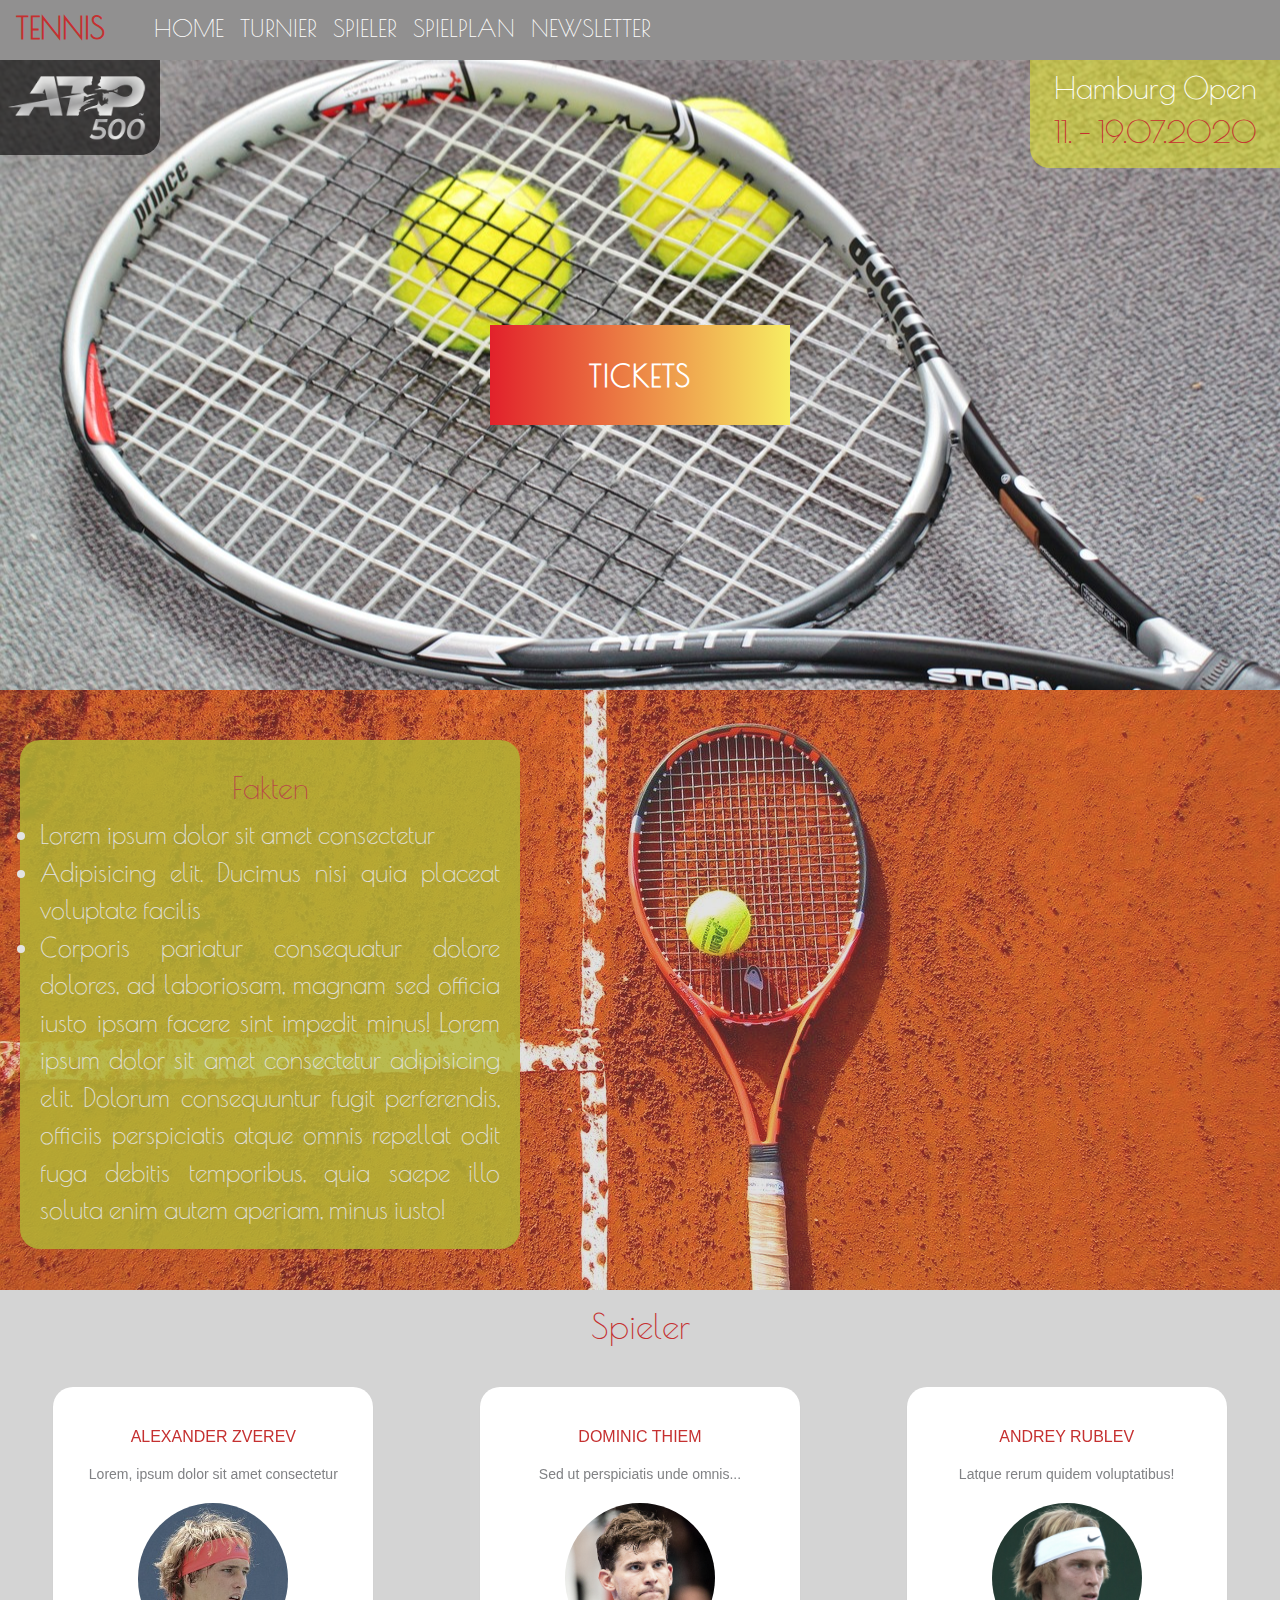
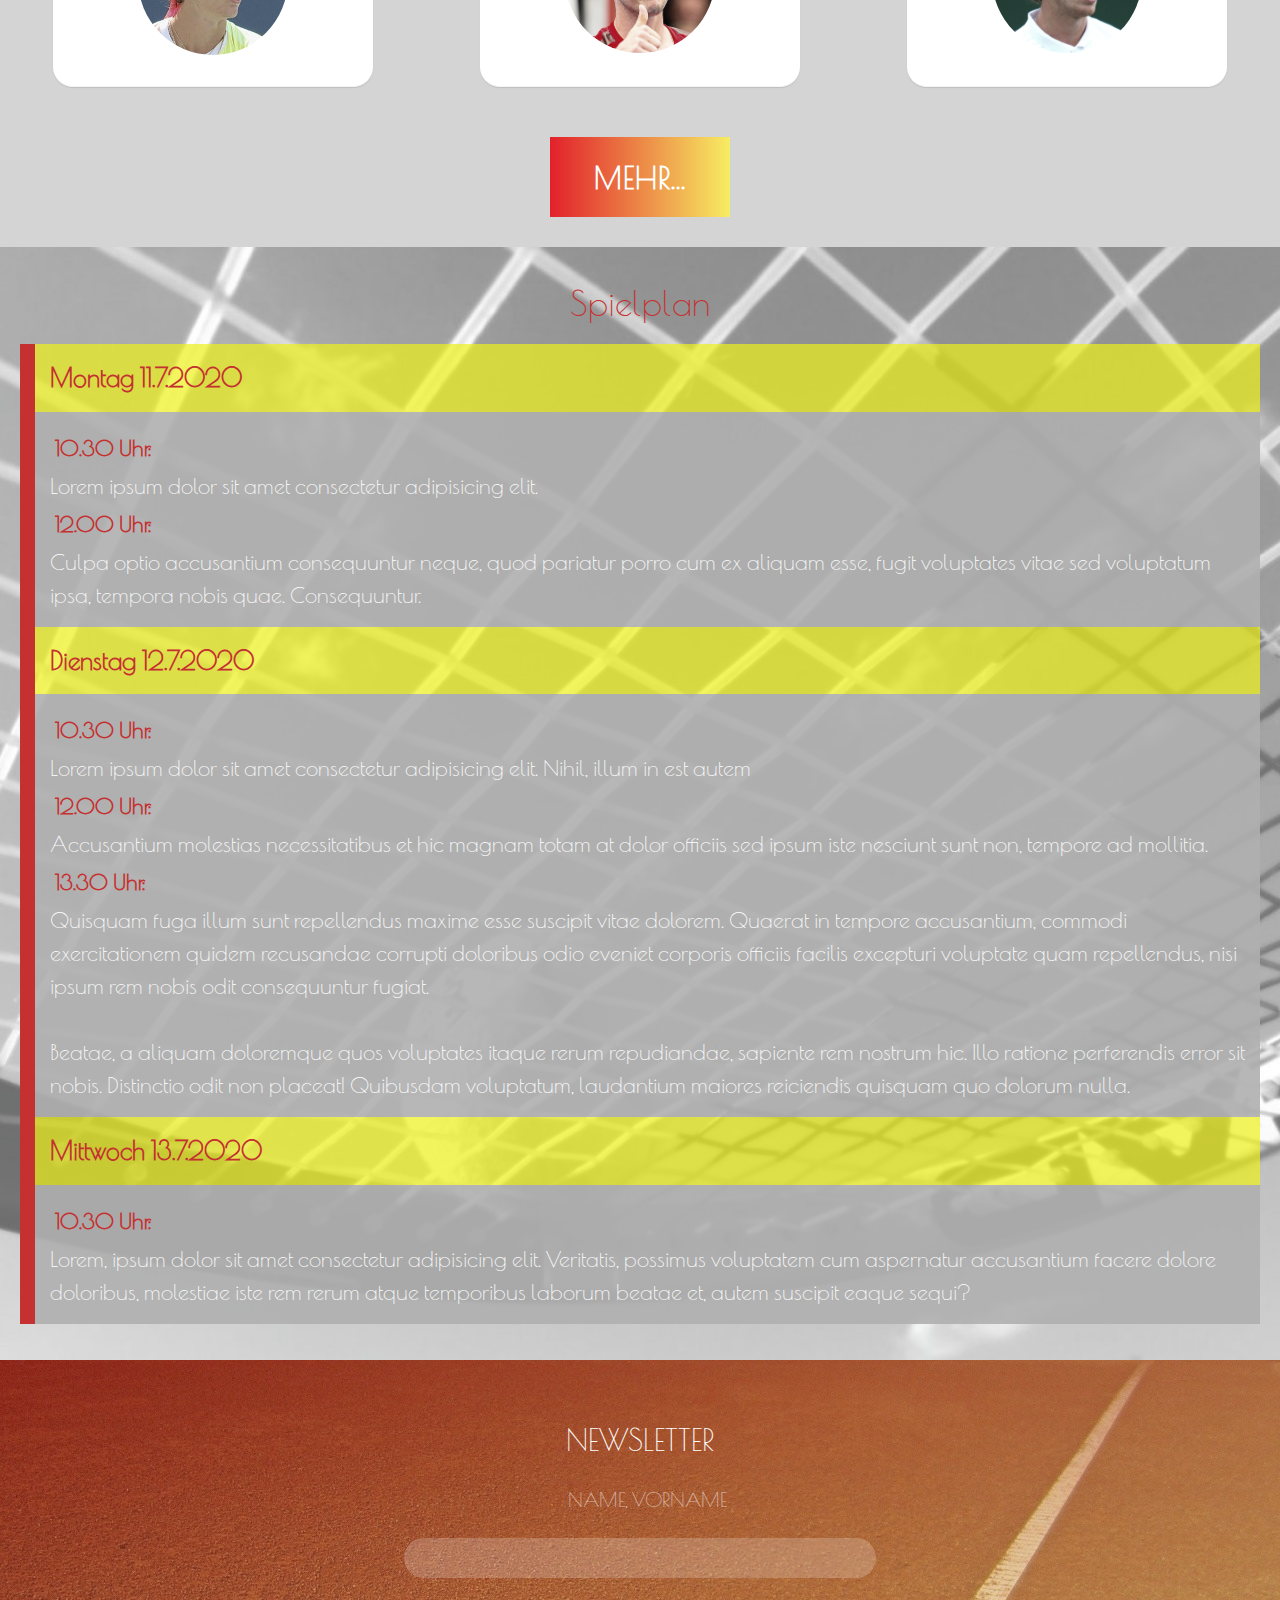
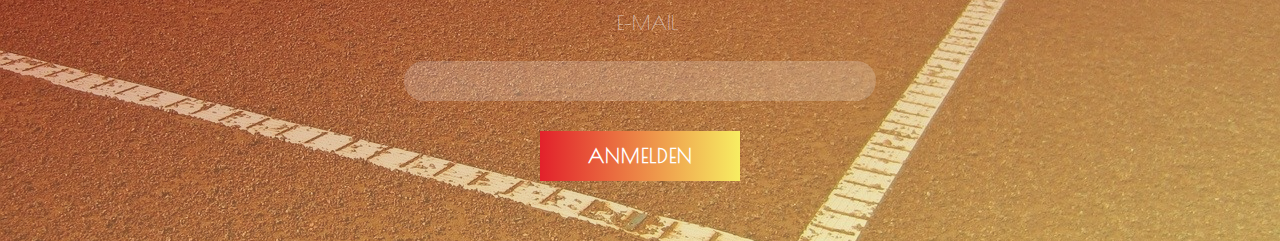
==== index.html @ c0b99569 "Rename Tennis.html to index.html" ====
<!DOCTYPE html>
<html>
  <head>
    <meta charset="utf-8">
    <meta http-equiv="X-UA-Compatible" content="IE=edge">
      <meta name="viewport" content="width=device-width, initial-scale=1.0">
      <link rel="stylesheet" href="https://stackpath.bootstrapcdn.com/bootstrap/4.4.1/css/bootstrap.min.css">
      <link rel="stylesheet" type = "text/css" href="Tennis.css">
      <link rel="stylesheet" href="https://maxcdn.bootstrapcdn.com/font-awesome/4.7.0/css/font-awesome.min.css">
      <title>Hamburg Open</title>
  </head>
  <body> 
    <!-- Navigation -->
    <nav id ="mainNavbar" class="navbar navbar-dark navbar-expand-md py-0 fixed-top notscrolled"> 
      <a href="#" class="navbar-brand">TENNIS</a>
      <button class="navbar-toggler" type="button" data-toggle="collapse" data-target="#navLinks" aria-controls="navLinks" aria-expanded="false" aria-label="Toggle navigation">
        <span class="navbar-toggler-icon"></span>
      </button>
      <div class="collapse navbar-collapse" id="navLinks">
        <ul class="nav navbar-nav">
          <li class="nav-item">
            <a href="#home" class="nav-link">Home</a>
          </li>
          <li class="nav-item">
            <a href="#turnier" class="nav-link">Turnier</a>
          </li>
          <li class="nav-item">
            <a href="#spieler" class="nav-link">Spieler</a>
          </li>
          <li class="nav-item">
            <a href="#spielplan" class="nav-link">Spielplan</a>
          </li>
          <li class="nav-item">
            <a href="#contact" class="nav-link">Newsletter</a>
          </li>
        </ul>
      </div>
    </nav>
    <header id="home">
      <a href="https://www.atptour.com" target="_blank"><img id="atp-bild" src="img/atp.png"></a>
      <div class="daten"><h1>Hamburg Open</h1> <h2>11. - 19.07.2020</h2> 
      </div>
      <button class="my-btn kaufen-btn">Tickets</button>
    </header>
    <section class="section1 turnier" id="turnier">
      <article class="fakt">
        <h1>Fakten</h1>
        <li>Lorem ipsum dolor sit amet consectetur </li>
        <li>Adipisicing elit. Ducimus nisi quia placeat voluptate facilis</li>
        <li>Corporis pariatur consequatur dolore dolores, ad laboriosam, magnam sed officia iusto ipsam facere sint impedit minus! Lorem ipsum dolor sit amet consectetur adipisicing elit. Dolorum consequuntur fugit perferendis, officiis perspiciatis atque omnis repellat odit fuga debitis temporibus, quia saepe illo soluta enim autem aperiam, minus iusto!</li> 
      </article>
    </section>
    <section class="section-spieler" id="spieler">
      <h1>Spieler</h1>
      <div class="spieler">
        <!-- Flip-cards -->
        <!-- Spieler 1 -->
        <div class="spieler-container">
          <div class="flipper">
            <div class="front">
              <div class="header">
                <h3>Alexander Zverev</h3>
              </div>
              <p>Lorem, ipsum dolor sit amet consectetur </p>
              <img class= "spieler-img" src="img/Zverev.jpg">
            </div>
            <div class="back">
              <h3>Info</h3>
              <p>Lorem ipsum dolor sit, amet consectetur adipisicing elit.</p>
            </div>
          </div>
        </div>
        <!-- Spieler 2 -->
        <div class="spieler-container">
          <div class="flipper">
            <div class="front">
              <div class="header">
                <h3>Dominic Thiem</h3>
              </div>
              <p>Sed ut perspiciatis unde omnis...</p>
              <img class= "spieler-img" src="img/Thiem.jpg">
            </div>
            <div class="back">
              <h3>Info</h3>
              <p>Lorem ipsum dolor sit amet consectetur adipisicing elit. Quidem voluptas eaque facilis accusantium amet autem ipsum est natus eius unde aut tempore incidunt aperiam nulla, perferendis consequuntur magnam. Tempore reprehenderit harum adipisci accusantium eum consequatur quas iste ipsam consectetur eligendi!</p>
            </div>
          </div>
        </div>
        <!-- Spieler 3 -->
        <div class="spieler-container">
          <div class="flipper">
            <div class="front">
              <div class="header">
                <h3>Andrey Rublev</h3>
              </div>
              <p>Latque rerum quidem voluptatibus!</p>
               <img class= "spieler-img" src="img/Rublev.jpg">
            </div>
            <div class="back">
              <h3>Info</h3>
              <p>Lorem ipsum dolor sit amet consectetur, adipisicing elit.</p>
            </div>
          </div>
        </div>
      </div>
      <button class="my-btn kaufen-btn mehr-btn">Mehr...</button>
    </section>
    <section class="section-spielplan" id="spielplan">
      <h1>Spielplan</h1>
      <ul class="spielplan">
        <li>Montag 11.7.2020</li>
        <li>
          <dt>10.30 Uhr:</dt> Lorem ipsum dolor sit amet consectetur adipisicing elit. <br>
          <dt>12.00 Uhr: </dt>Culpa optio accusantium consequuntur neque, quod pariatur porro cum ex aliquam esse, fugit voluptates vitae sed voluptatum ipsa, tempora nobis quae. Consequuntur.
        </li>
        <li>Dienstag 12.7.2020</li>
        <li>
          <dt>10.30 Uhr: </dt>Lorem ipsum dolor sit amet consectetur adipisicing elit. Nihil, illum in est autem <br>
          <dt>12.00 Uhr: </dt>Accusantium molestias necessitatibus et hic magnam totam at dolor officiis sed ipsum iste nesciunt sunt non, tempore ad mollitia. <br>
          <dt>13.30 Uhr:</dt> Quisquam fuga illum sunt repellendus maxime esse suscipit vitae dolorem. Quaerat in tempore accusantium, commodi exercitationem quidem recusandae corrupti doloribus odio eveniet corporis officiis facilis excepturi voluptate quam repellendus, nisi ipsum rem nobis odit consequuntur fugiat.<br>  <br> Beatae, a aliquam doloremque quos voluptates itaque rerum repudiandae, sapiente rem nostrum hic. Illo ratione perferendis error sit nobis. Distinctio odit non placeat! Quibusdam voluptatum, laudantium maiores reiciendis quisquam quo dolorum nulla.
        </li>
        <li>Mittwoch 13.7.2020</li>
        <li>
          <dt>10.30 Uhr:</dt>Lorem, ipsum dolor sit amet consectetur adipisicing elit. Veritatis, possimus voluptatem cum aspernatur accusantium facere dolore doloribus, molestiae iste rem rerum atque temporibus laborum beatae et, autem suscipit eaque sequi?
        </li>
      </ul>
    </section>
    <section class="section-spieler" id="contact">
      <form class="transparent">
        <div class="form-inner">
          <h3>Newsletter</h3>
          <label for="username">Name, Vorname</label>
           <input  id="username" type="text">
           <label for="e-mail">E-mail</label>
           <input id="e-mail" type="email">
           <button class="my-btn kaufen-btn submit-btn" type="submit" value="Schicken">Anmelden</button>
        </div>
      </form>
    </section>
    <script src="https://code.jquery.com/jquery-3.4.1.min.js"></script>
    <script src="https://stackpath.bootstrapcdn.com/bootstrap/4.3.1/js/bootstrap.min.js" integrity="sha384-JjSmVgyd0p3pXB1rRibZUAYoIIy6OrQ6VrjIEaFf/nJGzIxFDsf4x0xIM+B07jRM" crossorigin="anonymous"></script>
  </body>
</html>
---- Tennis.css ----
/* prefixed by https://autoprefixer.github.io (PostCSS: v7.0.26, autoprefixer: v9.7.3) */

@import url('https://fonts.googleapis.com/css?family=Poiret+One&display=swap');

body {
    margin-top: 60px;
    background-color: rgb(145, 144, 144);
    display: -webkit-box;
    display: -ms-flexbox;
    display: flex;
    color: white;
    font-family: 'Poiret One', cursive;
    -webkit-box-orient: vertical;
    -webkit-box-direction: normal;
        -ms-flex-direction: column;
            flex-direction: column;
}

h2 {
    color: rgb(197, 48, 48);
    font-size:30px;
}

h1 {
    text-align: center;
    font-size: 30px; 
}

#mainNavbar {
    font-weight: 100;
    font-size: 1.5rem;
    background-color:rgb(145, 144, 144) ;
}

#mainNavbar .nav-link {
    color: white;
    text-transform: uppercase;
}

#mainNavbar .nav-link:hover {
    color:#f7ed62;
}

#mainNavbar .navbar-brand {
    font-size: 30px;
    color:rgb(197, 48, 48);
    font-weight: bold;
    padding-right: 25px;
}

.navbar-toggler {
    margin-bottom: 5px; 
}

header {
    display: -webkit-box;
    display: -ms-flexbox;
    display: flex;
    -webkit-box-orient: vertical;
    -webkit-box-direction: normal;
        -ms-flex-direction: column;
            flex-direction: column;
    background: url("img/bg.jpg") center no-repeat; 
    background-size: cover;
    height: 70vh;
    width: 100%;
    -webkit-box-pack: center;
        -ms-flex-pack: center;
            justify-content: center;
    min-height: 600px;
}

.my-btn {
  -ms-flex-item-align: center;
      -ms-grid-row-align: center;
      align-self: center;
  font-family: 'Poiret One', cursive;
  overflow: hidden;
  color: white;
  letter-spacing: 1px;    
  text-transform: uppercase;
  font-size: 30px;
  font-weight: bold;
  border-width: 0;    
  -webkit-transform: matrix3d(1, 0, 0, 0, 0, 1, 0, 0, 0, 0, 1, 0, 0, 0, 0, 1);    
          transform: matrix3d(1, 0, 0, 0, 0, 1, 0, 0, 0, 0, 1, 0, 0, 0, 0, 1);
  outline: none;
  cursor: pointer; 
  width: 300px;
  height: 100px;
}

.kaufen-btn {
    background: -webkit-gradient(linear, left top, right top, from(#e2212b), to(#f7ed62));
    background: -o-linear-gradient(left, #e2212b, #f7ed62);
    background: linear-gradient(90deg, #e2212b, #f7ed62);
}

.my-btn:before, 
.my-btn:after {    
    content: "";
	position: absolute;
	z-index: -1;
	width: 100%;
    height: 100%;
    left: -110%;
    top: 0;
	opacity: 0.1;
	background:  rgb(247, 244, 244); 
    -webkit-transform: skewX(25deg); 
        -ms-transform: skewX(25deg); 
            transform: skewX(25deg);    
    -webkit-transition: .5s ease;    
    -o-transition: .5s ease;    
    transition: .5s ease;
}

.my-btn:hover:before {
    left: -10%;
    -webkit-transition: .3s ease;
    -o-transition: .3s ease;
    transition: .3s ease;
}

.my-btn:hover:after {
    left: -20%;
    color: white;
}

.daten {
    margin-top: 60px;
    position: absolute;
    background-color: rgba(238, 241, 25, 0.5);
    border-radius: 0 0px 0 20px;
    -ms-flex-item-align: end;
        align-self: flex-end;
    text-align: center;
    margin-bottom: 70px;
    width: 250px;
    top: 0px;
    color: white;
    padding: 10px;
}

#atp-bild {
    margin-top: 60px;
    position: absolute;
    width: 160px;
    top: 0px;
    background-color: rgba(19, 17, 17, 0.7);
    border-radius: 0px 0px 20px 0px;
    -webkit-transition: ease-in 0.5s;
    -o-transition: ease-in 0.5s;
    transition: ease-in 0.5s;
}

#atp-bild:hover {
    background-color:  rgba(236, 33, 18, 0.7);
}

.section1 {
    height: 600px;
    background-color: dimgray;
}

.section-spieler {
    height: 100%;
    background-color: rgb(212, 212, 212); 
    text-align: center;
}

.turnier {
    background: url("img/turnier.jpg") center no-repeat; 
    background-size: cover;
    opacity: 0.75;
}

.fakt {
    position: absolute;
    font-size: 25px;
    width: 500px;
    background-color: rgba(189, 192, 22, 0.85);
    border-radius: 20px;
    padding: 20px;
    margin: 20px;
    max-height: 600px;
    text-align: justify;
    margin-top: 50px;
}

.fakt h1 {
    margin: 10px;
    color: rgb(197, 48, 48);
}


.spieler {
    display: -webkit-box;
    display: -ms-flexbox;
    display: flex;
    -webkit-box-orient: horizontal;
    -webkit-box-direction: normal;
        -ms-flex-direction: row;
            flex-direction: row;
}

.spieler-container {
    text-align: center;
    width: 320px;
    margin: 20px auto;
    -webkit-perspective: 1200;
    perspective: 1200;
    -moz-transform: perspective(1200px);
    -webkit-transform-style: preserve-3d; 
    transform-style: preserve-3d;
}

.flipper {
    position: relative;
    width: 320px;
    height: 300px;
    -webkit-transform-style: preserve-3d;
    transform-style: preserve-3d;
    -webkit-transition: .7s linear;
    -o-transition: .7s linear;
    transition: .7s linear;
}

.front, .back {
    font-family: 'Cabin', sans-serif;
    position: absolute;
    top: 0;
    left: 0;
    -webkit-box-sizing: border-box;
            box-sizing: border-box;
    padding: 40px 20px 20px;
    width: 100%;
    height: 100%;
    -webkit-backface-visibility: hidden;
    backface-visibility: hidden;
    border-radius: 20px;
}

.front {
    z-index: 2;
    -webkit-transform: rotateY(0deg);
    -ms-transform: rotateY(0deg);
    transform: rotateY(0deg);
    background: white;
    -webkit-box-shadow: 0 1px 1px 0 rgba(0, 0, 0, 0.1);
            box-shadow: 0 1px 1px 0 rgba(0, 0, 0, 0.1);
    border-bottom: 1px solid #f5f5f5;
}
  
  
h3 {
    font-size: 16px;
    line-height: 20px;
    text-transform: uppercase;
    margin: 0 0 15px;
}

p {
    font-size: 14px;
    line-height: 25px;
}

.header h3 {
    color: rgb(197, 48, 48);
}

.front p {
    color: #818285;
}

.back {
    -webkit-transform: rotateY(-180deg);
    -ms-transform: rotateY(-180deg);
    transform: rotateY(-180deg);
    background: rgba(238, 241, 25, 0.5);
    color: rgb(197, 48, 48);
}

.back h3 {
    position: relative;
}

.back h3:after {
    content: "";
    width: 50px;
    height: 1px;
    position: absolute;
    bottom: -10px;
    left: 50%;
    background: white;
    margin-left: -25px;
}

.back p {
    padding-top: 15px;
}

.spieler-container:hover .flipper {
    -webkit-transform: rotateY(180deg);
    -ms-transform: rotateY(180deg);
    transform: rotateY(180deg);
}


.mehr-btn {
    width:180px;
    height: 80px;
    margin-bottom: 30px;
    margin-top: 30px;
}

@media (max-width: 1200px) {
    .spieler {
        display: -ms-grid;
        display: grid;
        -ms-grid-columns: 1fr 1fr;
        grid-template-columns: 1fr 1fr;
        -ms-grid-rows: 1fr 1fr;
        grid-template-rows: 1fr 1fr; 
    }
    .spieler > *:nth-child(1) {
        -ms-grid-row: 1;
        -ms-grid-column: 1; 
    }
    .spieler > *:nth-child(2) {
        -ms-grid-row: 1;
        -ms-grid-column: 2; 
    }
    .spieler > *:nth-child(3) {
        -ms-grid-row: 2;
        -ms-grid-column: 1; 
    }
    .spieler > *:nth-child(4) {
        -ms-grid-row: 2;
        -ms-grid-column: 2; 
    }
}

@media (max-width: 740px) {
    .spieler {
        display: -ms-grid;
        display: grid;
        -ms-grid-columns: 1fr ;
        grid-template-columns: 1fr ;
        -ms-grid-rows: 1fr 1fr 1fr;
        grid-template-rows: 1fr 1fr 1fr;
    }
    .spieler > *:nth-child(1) {
        -ms-grid-row: 1;
        -ms-grid-column: 1;
    }
    .spieler > *:nth-child(2) {
        -ms-grid-row: 2;
        -ms-grid-column: 1;
    }
    .spieler > *:nth-child(3) {
        -ms-grid-row: 3;
        -ms-grid-column: 1;
    }
}

.spieler-img {
    width: 150px;
    border-radius: 50%;
    -webkit-filter: grayscale(0.4);
            filter: grayscale(0.4);
}

.section-spielplan {
    background: url("img/spielplan.jpg") center no-repeat; 
    background-size: cover;
    padding: 20px;
    font-size: 25px;
    height: 100%;
}
.spielplan {
    list-style: none;
    border-left: 15px solid rgb(197, 48, 48);
    padding: 0;

}

.section-spielplan h1, .section-spieler h1{
    font-size: 35px;
    color:rgb(197, 48, 48);
    margin-top: 15px;
    margin-bottom: 20px;
}

.spielplan li {
    padding: 15px;
}

.spielplan li:nth-child(odd) {
    background: rgba(238, 241, 25, 0.7);
    font-weight: bold;
    color: rgb(197, 48, 48);
}

.spielplan li:nth-child(even) {
    background:rgba(175, 175, 175,0.9); 
    font-size: 22px;
    }

dt {
    font-weight: bold;
    color: rgb(197, 48, 48);
    padding: 5px;
}

.transparent {
    position: relative;
    max-width: 100%;
    padding: 60px 50px;
    background-image: url("img/form.jpg");
    background-size: cover;
}

.transparent:before {
    content: "";
    position: absolute;
    top: 0;
    left: 0;
    right: 0;
    bottom: 0;
    background: -webkit-gradient(linear,left top, right bottom,from(rgba(151, 21, 21, 0.5)),to(rgba(244, 255, 141, 0.5)));
    background: -o-linear-gradient(left top,rgba(151, 21, 21, 0.5),rgba(244, 255, 141, 0.5));
    background: linear-gradient(to right bottom,rgba(151, 21, 21, 0.5),rgba(244, 255, 141, 0.5));
}

.form-inner {position: relative;}
.form-inner h3 {
    position: relative;
    margin-top: 0;
    padding: 10px;
    padding-bottom: 20px;
    color: white;
    font-weight: 300;
    font-size: 30px;
    text-transform: uppercase;
}

.form-inner h3:after {
    content: "";
    position :absolute;
    left: 0;
    bottom: -6px;
    height: 2px;
    width: 60px;
}

.form-inner label {
    display: block;
    padding-left: 15px;
    padding-bottom: 15px;
    color: rgba(255,255,255,.6);
    text-transform: uppercase;
    font-size: 20px;
}
.form-inner input {
    display: block;
    width: 40%;
    padding: 0 15px;
    margin: 0 auto 30px;;
    border-width: 0;
    line-height: 40px;
    border-radius: 20px;
    color: white;
    background: rgba(255,255,255,.2);
    font-size: 20px;
}

.submit-btn {
    width: 200px;
    height: 50px; 
    font-size: 20px;
    cursor: pointer;
}
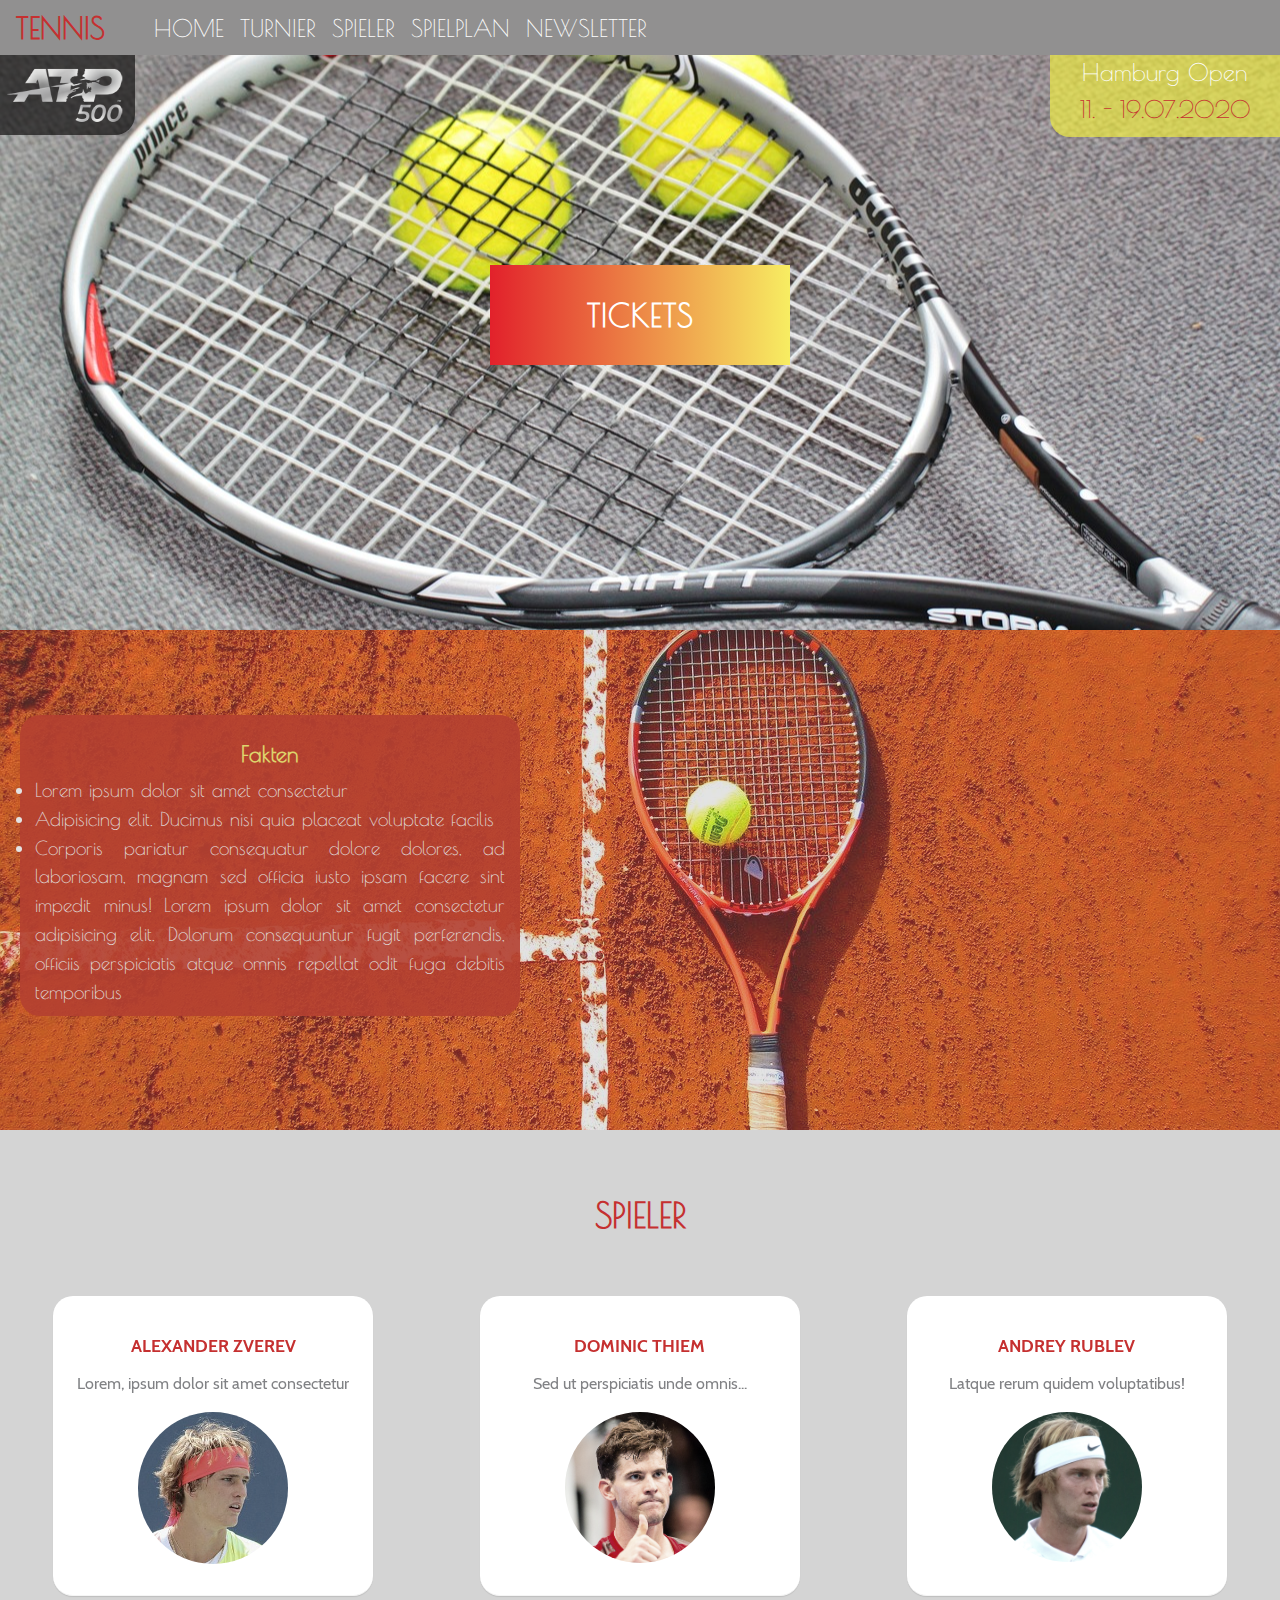
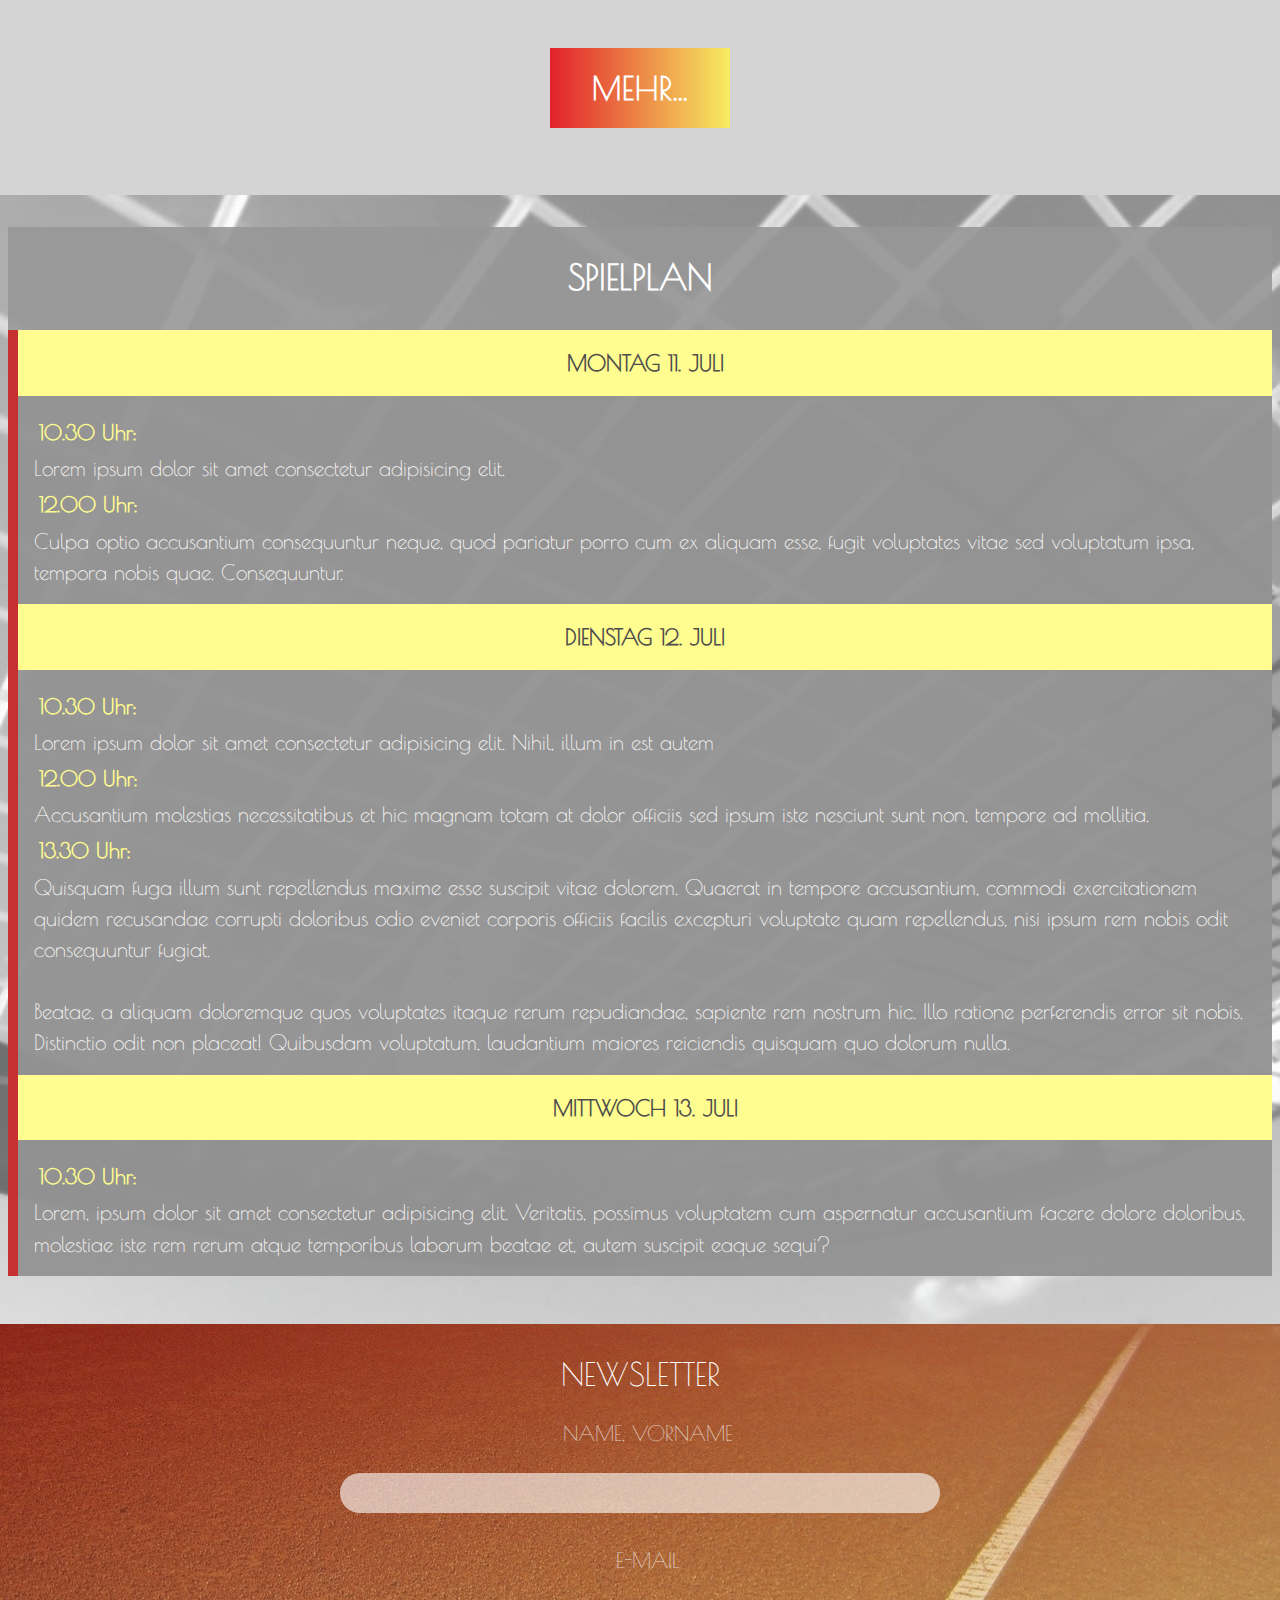
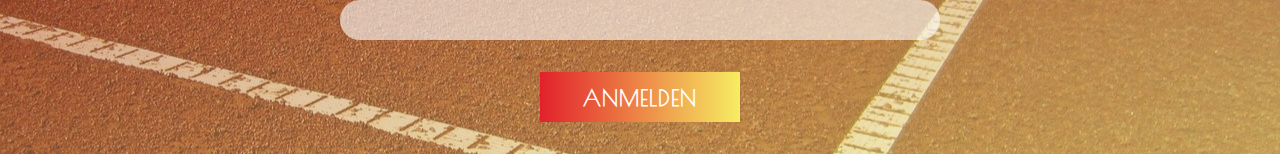
==== commit f7aea1a7: "Add files via upload" ====
--- a/index.html
+++ b/index.html
@@ -10,7 +10,9 @@
       <title>Hamburg Open</title>
   </head>
   <body> 
+    
     <!-- Navigation -->
+
     <nav id ="mainNavbar" class="navbar navbar-dark navbar-expand-md py-0 fixed-top notscrolled"> 
       <a href="#" class="navbar-brand">TENNIS</a>
       <button class="navbar-toggler" type="button" data-toggle="collapse" data-target="#navLinks" aria-controls="navLinks" aria-expanded="false" aria-label="Toggle navigation">
@@ -22,37 +24,47 @@
             <a href="#home" class="nav-link">Home</a>
           </li>
           <li class="nav-item">
-            <a href="#turnier" class="nav-link">Turnier</a>
+            <a href="#section-turnier" class="nav-link">Turnier</a>
           </li>
           <li class="nav-item">
-            <a href="#spieler" class="nav-link">Spieler</a>
+            <a href="#section-spieler" class="nav-link">Spieler</a>
           </li>
           <li class="nav-item">
-            <a href="#spielplan" class="nav-link">Spielplan</a>
+            <a href="#section-spielplan" class="nav-link">Spielplan</a>
           </li>
           <li class="nav-item">
-            <a href="#contact" class="nav-link">Newsletter</a>
+            <a href="#section-contact" class="nav-link">Newsletter</a>
           </li>
         </ul>
       </div>
     </nav>
+
+    <!-- --- Header ---  -->
+
     <header id="home">
       <a href="https://www.atptour.com" target="_blank"><img id="atp-bild" src="img/atp.png"></a>
-      <div class="daten"><h1>Hamburg Open</h1> <h2>11. - 19.07.2020</h2> 
+      <div id="daten">
+        <h1>Hamburg Open</h1>
+        <h2>11. - 19.07.2020</h2> 
       </div>
-      <button class="my-btn kaufen-btn">Tickets</button>
+      <button class="my-btn tickets-btn">Tickets</button>
     </header>
-    <section class="section1 turnier" id="turnier">
-      <article class="fakt">
+
+    <section id="section-turnier">
+      <article id="fakt">
         <h1>Fakten</h1>
         <li>Lorem ipsum dolor sit amet consectetur </li>
         <li>Adipisicing elit. Ducimus nisi quia placeat voluptate facilis</li>
-        <li>Corporis pariatur consequatur dolore dolores, ad laboriosam, magnam sed officia iusto ipsam facere sint impedit minus! Lorem ipsum dolor sit amet consectetur adipisicing elit. Dolorum consequuntur fugit perferendis, officiis perspiciatis atque omnis repellat odit fuga debitis temporibus, quia saepe illo soluta enim autem aperiam, minus iusto!</li> 
+        <li>Corporis pariatur consequatur dolore dolores, ad laboriosam, magnam sed officia iusto ipsam facere sint impedit minus! Lorem ipsum dolor sit amet consectetur adipisicing elit. Dolorum consequuntur fugit perferendis, officiis perspiciatis atque omnis repellat odit fuga debitis temporibus</li> 
       </article>
     </section>
-    <section class="section-spieler" id="spieler">
+
+    <!-- Section Spieler -->
+
+    <section id="section-spieler">
       <h1>Spieler</h1>
       <div class="spieler">
+
         <!-- Flip-cards -->
         <!-- Spieler 1 -->
         <div class="spieler-container">
@@ -66,7 +78,8 @@
             </div>
             <div class="back">
               <h3>Info</h3>
-              <p>Lorem ipsum dolor sit, amet consectetur adipisicing elit.</p>
+              <p>Lorem ipsum dolor sit, amet consectetur adipisicing elit. Lorem ipsum dolor sit amet consectetur adipisicing elit. Ad, iusto. Debitis quasi officia in cupiditate recusandae quidem asperiores veniam voluptate?
+              </p>
             </div>
           </div>
         </div>
@@ -82,7 +95,7 @@
             </div>
             <div class="back">
               <h3>Info</h3>
-              <p>Lorem ipsum dolor sit amet consectetur adipisicing elit. Quidem voluptas eaque facilis accusantium amet autem ipsum est natus eius unde aut tempore incidunt aperiam nulla, perferendis consequuntur magnam. Tempore reprehenderit harum adipisci accusantium eum consequatur quas iste ipsam consectetur eligendi!</p>
+              <p>Lorem ipsum dolor sit amet consectetur adipisicing elit. Quidem voluptas eaque facilis accusantium amet autem ipsum est natus eius unde aut tempore incidunt aperiam nulla, perferendis consequuntur magnam. </p>
             </div>
           </div>
         </div>
@@ -98,46 +111,52 @@
             </div>
             <div class="back">
               <h3>Info</h3>
-              <p>Lorem ipsum dolor sit amet consectetur, adipisicing elit.</p>
+              <p>Lorem ipsum dolor sit amet consectetur, adipisicing elit. Lorem ipsum, dolor sit amet consectetur adipisicing elit. Minus, libero.</p>
             </div>
           </div>
         </div>
       </div>
-      <button class="my-btn kaufen-btn mehr-btn">Mehr...</button>
+      <button class="my-btn tickets-btn mehr-btn">Mehr...</button>
     </section>
-    <section class="section-spielplan" id="spielplan">
+
+    <!-- Section Spielplan -->
+
+    <section id="section-spielplan">
       <h1>Spielplan</h1>
       <ul class="spielplan">
-        <li>Montag 11.7.2020</li>
+        <li>Montag 11. Juli</li>
         <li>
           <dt>10.30 Uhr:</dt> Lorem ipsum dolor sit amet consectetur adipisicing elit. <br>
           <dt>12.00 Uhr: </dt>Culpa optio accusantium consequuntur neque, quod pariatur porro cum ex aliquam esse, fugit voluptates vitae sed voluptatum ipsa, tempora nobis quae. Consequuntur.
         </li>
-        <li>Dienstag 12.7.2020</li>
+        <li>Dienstag 12. Juli</li>
         <li>
           <dt>10.30 Uhr: </dt>Lorem ipsum dolor sit amet consectetur adipisicing elit. Nihil, illum in est autem <br>
           <dt>12.00 Uhr: </dt>Accusantium molestias necessitatibus et hic magnam totam at dolor officiis sed ipsum iste nesciunt sunt non, tempore ad mollitia. <br>
           <dt>13.30 Uhr:</dt> Quisquam fuga illum sunt repellendus maxime esse suscipit vitae dolorem. Quaerat in tempore accusantium, commodi exercitationem quidem recusandae corrupti doloribus odio eveniet corporis officiis facilis excepturi voluptate quam repellendus, nisi ipsum rem nobis odit consequuntur fugiat.<br>  <br> Beatae, a aliquam doloremque quos voluptates itaque rerum repudiandae, sapiente rem nostrum hic. Illo ratione perferendis error sit nobis. Distinctio odit non placeat! Quibusdam voluptatum, laudantium maiores reiciendis quisquam quo dolorum nulla.
         </li>
-        <li>Mittwoch 13.7.2020</li>
+        <li>Mittwoch 13. Juli</li>
         <li>
           <dt>10.30 Uhr:</dt>Lorem, ipsum dolor sit amet consectetur adipisicing elit. Veritatis, possimus voluptatem cum aspernatur accusantium facere dolore doloribus, molestiae iste rem rerum atque temporibus laborum beatae et, autem suscipit eaque sequi?
         </li>
       </ul>
     </section>
-    <section class="section-spieler" id="contact">
+
+    <!-- --- Contact Form ---  -->
+
+    <section id="section-contact">
       <form class="transparent">
         <div class="form-inner">
           <h3>Newsletter</h3>
           <label for="username">Name, Vorname</label>
-           <input  id="username" type="text">
-           <label for="e-mail">E-mail</label>
-           <input id="e-mail" type="email">
-           <button class="my-btn kaufen-btn submit-btn" type="submit" value="Schicken">Anmelden</button>
+          <input  id="username" type="text">
+          <label for="e-mail">E-mail</label>
+          <input id="e-mail" type="email">
+          <button class="my-btn tickets-btn submit-btn" type="submit" value="Schicken">Anmelden</button>
         </div>
       </form>
     </section>
     <script src="https://code.jquery.com/jquery-3.4.1.min.js"></script>
     <script src="https://stackpath.bootstrapcdn.com/bootstrap/4.3.1/js/bootstrap.min.js" integrity="sha384-JjSmVgyd0p3pXB1rRibZUAYoIIy6OrQ6VrjIEaFf/nJGzIxFDsf4x0xIM+B07jRM" crossorigin="anonymous"></script>
   </body>
-</html>
+</html>--- a/Tennis.css
+++ b/Tennis.css
@@ -1,9 +1,66 @@
 /* prefixed by https://autoprefixer.github.io (PostCSS: v7.0.26, autoprefixer: v9.7.3) */
 
-@import url('https://fonts.googleapis.com/css?family=Poiret+One&display=swap');
+/* --- Fonts --- */
+
+@font-face {
+    font-family: 'Poiret One';
+    font-style: normal;
+    font-weight: 400;
+    src: url('fonts/poiret-one-v8-latin-regular.eot'); /* IE9 Compat Modes */
+    src: local('Poiret One'), local('PoiretOne-Regular'),
+         url('fonts/poiret-one-v8-latin-regular.eot?#iefix') format('embedded-opentype'), /* IE6-IE8 */
+         url('fonts/poiret-one-v8-latin-regular.woff2') format('woff2'), /* Super Modern Browsers */
+         url('fonts/poiret-one-v8-latin-regular.woff') format('woff'), /* Modern Browsers */
+         url('fonts/poiret-one-v8-latin-regular.ttf') format('truetype'), /* Safari, Android, iOS */
+         url('fonts/poiret-one-v8-latin-regular.svg#PoiretOne') format('svg'); /* Legacy iOS */
+}
+
+@font-face {
+    font-family: 'Cabin';
+    font-style: normal;
+    font-weight: 700;
+    src: url('fonts/cabin-v14-latin-700.eot'); /* IE9 Compat Modes */
+    src: local('Cabin Bold'), local('Cabin-Bold'),
+         url('fonts/cabin-v14-latin-700.eot?#iefix') format('embedded-opentype'), /* IE6-IE8 */
+         url('fonts/cabin-v14-latin-700.woff2') format('woff2'), /* Super Modern Browsers */
+         url('fonts/cabin-v14-latin-700.woff') format('woff'), /* Modern Browsers */
+         url('fonts/cabin-v14-latin-700.ttf') format('truetype'), /* Safari, Android, iOS */
+         url('fonts/cabin-v14-latin-700.svg#Cabin') format('svg'); /* Legacy iOS */
+}
+
+@font-face {
+    font-family: 'Cabin';
+    font-style: italic;
+    font-weight: 700;
+    src: url('fonts/cabin-v14-latin-700italic.eot'); /* IE9 Compat Modes */
+    src: local('Cabin Bold Italic'), local('Cabin-BoldItalic'),
+         url('fonts/cabin-v14-latin-700italic.eot?#iefix') format('embedded-opentype'), /* IE6-IE8 */
+         url('fonts/cabin-v14-latin-700italic.woff2') format('woff2'), /* Super Modern Browsers */
+         url('fonts/cabin-v14-latin-700italic.woff') format('woff'), /* Modern Browsers */
+         url('fonts/cabin-v14-latin-700italic.ttf') format('truetype'), /* Safari, Android, iOS */
+         url('fonts/cabin-v14-latin-700italic.svg#Cabin') format('svg'); /* Legacy iOS */
+}
+ 
+@font-face {
+    font-family: 'Cabin';
+    font-style: normal;
+    font-weight: 400;
+    src: url('fonts/cabin-v14-latin-regular.eot'); /* IE9 Compat Modes */
+    src: local('Cabin'), local('Cabin-Regular'),
+         url('fonts/cabin-v14-latin-regular.eot?#iefix') format('embedded-opentype'), /* IE6-IE8 */
+         url('fonts/cabin-v14-latin-regular.woff2') format('woff2'), /* Super Modern Browsers */
+         url('fonts/cabin-v14-latin-regular.woff') format('woff'), /* Modern Browsers */
+         url('fonts/cabin-v14-latin-regular.ttf') format('truetype'), /* Safari, Android, iOS */
+         url('fonts/cabin-v14-latin-regular.svg#Cabin') format('svg'); /* Legacy iOS */
+}
+
+/* --- Generelles--- */
+
+html {
+    font-size: 16px;
+}
 
 body {
-    margin-top: 60px;
     background-color: rgb(145, 144, 144);
     display: -webkit-box;
     display: -ms-flexbox;
@@ -16,18 +73,45 @@
             flex-direction: column;
 }
 
+h1 {
+    text-align: center;
+    font-size: 1.6rem;
+}
+
 h2 {
     color: rgb(197, 48, 48);
-    font-size:30px;
-}
-
-h1 {
-    text-align: center;
-    font-size: 30px; 
-}
+    font-size: 1.5rem;
+}
+
+h3 {
+    font-size: 1.1rem;
+    line-height: 20px;
+    text-transform: uppercase;
+    margin: 0 0 15px;
+}
+
+p {
+    font-size: 1rem;
+    line-height: 25px;
+}
+
+section {
+    padding-top: 2.2rem;
+    padding-bottom: 2.2rem;
+}
+
+section > h1 {
+    text-transform: uppercase;
+    padding-top: 1.8rem;
+    font-size: 2.2rem;
+    padding-bottom: 2rem;
+    font-weight: bold;
+}
+
+/* --- Navbar --- */
 
 #mainNavbar {
-    font-weight: 100;
+
     font-size: 1.5rem;
     background-color:rgb(145, 144, 144) ;
 }
@@ -51,6 +135,8 @@
 .navbar-toggler {
     margin-bottom: 5px; 
 }
+
+/* --- Header --- */
 
 header {
     display: -webkit-box;
@@ -70,43 +156,80 @@
     min-height: 600px;
 }
 
+#daten {
+    position: absolute;
+    margin-top: 53px;
+    background-color:rgba(238, 235, 68, 0.7);;
+    border-radius: 0 0px 0 20px;
+    -ms-flex-item-align: end;
+        align-self: flex-end;
+    text-align: center;
+    margin-bottom: 60px;
+    width: 230px;
+    top: 0px;
+    color: white;
+    padding: 5px;
+}
+
+#daten h1 {
+    font-size: 1.5rem;
+}
+
+#atp-bild {
+    position: absolute;
+    margin-top: 55px;
+    width: 135px;
+    top: 0px;
+    background-color: rgba(19, 17, 17, 0.7);
+    border-radius: 0px 0px 20px 0px;
+    -webkit-transition: ease-in 0.5s;
+    -o-transition: ease-in 0.5s;
+    transition: ease-in 0.5s;
+}
+
+#atp-bild:hover {
+    background-color:  rgba(236, 33, 18, 0.7);
+}
+
+/* --- Button Styles ---  */
+
 .my-btn {
-  -ms-flex-item-align: center;
-      -ms-grid-row-align: center;
-      align-self: center;
-  font-family: 'Poiret One', cursive;
-  overflow: hidden;
-  color: white;
-  letter-spacing: 1px;    
-  text-transform: uppercase;
-  font-size: 30px;
-  font-weight: bold;
-  border-width: 0;    
-  -webkit-transform: matrix3d(1, 0, 0, 0, 0, 1, 0, 0, 0, 0, 1, 0, 0, 0, 0, 1);    
-          transform: matrix3d(1, 0, 0, 0, 0, 1, 0, 0, 0, 0, 1, 0, 0, 0, 0, 1);
-  outline: none;
-  cursor: pointer; 
-  width: 300px;
-  height: 100px;
-}
-
-.kaufen-btn {
+    -ms-flex-item-align: center;
+        -ms-grid-row-align: center;
+        align-self: center;
+    font-family: 'Poiret One', cursive;
+    overflow: hidden;
+    color: white;
+    letter-spacing: 1px;    
+    text-transform: uppercase;
+    font-size: 2rem;
+    font-weight: bold;
+    border-width: 0;    
+    -webkit-transform: matrix3d(1, 0, 0, 0, 0, 1, 0, 0, 0, 0, 1, 0, 0, 0, 0, 1);    
+            transform: matrix3d(1, 0, 0, 0, 0, 1, 0, 0, 0, 0, 1, 0, 0, 0, 0, 1);
+    outline: none;
+    cursor: pointer; 
+    width: 300px;
+    height: 100px;
+}
+  
+.tickets-btn {
     background: -webkit-gradient(linear, left top, right top, from(#e2212b), to(#f7ed62));
     background: -o-linear-gradient(left, #e2212b, #f7ed62);
     background: linear-gradient(90deg, #e2212b, #f7ed62);
 }
-
+  
 .my-btn:before, 
 .my-btn:after {    
     content: "";
-	position: absolute;
-	z-index: -1;
-	width: 100%;
+    position: absolute;
+    z-index: -1;
+    width: 100%;
     height: 100%;
     left: -110%;
     top: 0;
-	opacity: 0.1;
-	background:  rgb(247, 244, 244); 
+    opacity: 0.1;
+    background:  rgb(247, 244, 244); 
     -webkit-transform: skewX(25deg); 
         -ms-transform: skewX(25deg); 
             transform: skewX(25deg);    
@@ -114,85 +237,64 @@
     -o-transition: .5s ease;    
     transition: .5s ease;
 }
-
+  
 .my-btn:hover:before {
     left: -10%;
     -webkit-transition: .3s ease;
     -o-transition: .3s ease;
     transition: .3s ease;
 }
-
+  
 .my-btn:hover:after {
     left: -20%;
     color: white;
 }
 
-.daten {
-    margin-top: 60px;
-    position: absolute;
-    background-color: rgba(238, 241, 25, 0.5);
-    border-radius: 0 0px 0 20px;
-    -ms-flex-item-align: end;
-        align-self: flex-end;
-    text-align: center;
-    margin-bottom: 70px;
-    width: 250px;
-    top: 0px;
-    color: white;
-    padding: 10px;
-}
-
-#atp-bild {
-    margin-top: 60px;
-    position: absolute;
-    width: 160px;
-    top: 0px;
-    background-color: rgba(19, 17, 17, 0.7);
-    border-radius: 0px 0px 20px 0px;
-    -webkit-transition: ease-in 0.5s;
-    -o-transition: ease-in 0.5s;
-    transition: ease-in 0.5s;
-}
-
-#atp-bild:hover {
-    background-color:  rgba(236, 33, 18, 0.7);
-}
-
-.section1 {
+/* --- Section Turnier --- */
+
+#section-turnier {
+    background: url("img/turnier.jpg") center no-repeat; 
+    background-size: cover;
+    opacity: 0.75;
+    max-height: 500px;
     height: 600px;
-    background-color: dimgray;
-}
-
-.section-spieler {
+}
+
+#fakt {
+    position: relative;
+    width: 500px;
+    max-height: 500px;
+    background-color: rgba(192, 38, 17, 0.9);
+    border-radius: 20px;
+    padding: 10px 15px 10px 15px;
+    margin-left: 20px;
+    text-align: justify;
+    margin-top: 50px;
+    opacity: 100%;
+}
+
+#fakt > h1 {
+    color: #f7ed62;
+    padding-top: 1rem;
+    font-size: 1.4rem;
+    font-weight: bold;
+}
+
+#fakt > li {
+    font-size: 1.2rem;
+}
+
+/* --- Section Spieler --- */
+
+#section-spieler {
     height: 100%;
     background-color: rgb(212, 212, 212); 
     text-align: center;
 }
 
-.turnier {
-    background: url("img/turnier.jpg") center no-repeat; 
-    background-size: cover;
-    opacity: 0.75;
-}
-
-.fakt {
-    position: absolute;
-    font-size: 25px;
-    width: 500px;
-    background-color: rgba(189, 192, 22, 0.85);
-    border-radius: 20px;
-    padding: 20px;
-    margin: 20px;
-    max-height: 600px;
-    text-align: justify;
-    margin-top: 50px;
-}
-
-.fakt h1 {
-    margin: 10px;
-    color: rgb(197, 48, 48);
-}
-
+#section-spieler h1{
+    color:rgb(197, 48, 48);
+}
 
 .spieler {
     display: -webkit-box;
@@ -203,6 +305,22 @@
         -ms-flex-direction: row;
             flex-direction: row;
 }
+
+.mehr-btn {
+    width: 180px;
+    height: 80px;
+    margin-bottom: 2rem;
+    margin-top: 2rem;
+}
+
+.spieler-img {
+    width: 150px;
+    border-radius: 50%;
+    -webkit-filter: grayscale(0.4);
+            filter: grayscale(0.4);
+}
+
+/* ---  Spieler Flip Cards --- */
 
 .spieler-container {
     text-align: center;
@@ -227,7 +345,7 @@
 }
 
 .front, .back {
-    font-family: 'Cabin', sans-serif;
+    font-family: 'Cabin', sans-serif; 
     position: absolute;
     top: 0;
     left: 0;
@@ -252,21 +370,9 @@
     border-bottom: 1px solid #f5f5f5;
 }
   
-  
-h3 {
-    font-size: 16px;
-    line-height: 20px;
-    text-transform: uppercase;
-    margin: 0 0 15px;
-}
-
-p {
-    font-size: 14px;
-    line-height: 25px;
-}
-
 .header h3 {
     color: rgb(197, 48, 48);
+    font-weight: bold;
 }
 
 .front p {
@@ -277,12 +383,13 @@
     -webkit-transform: rotateY(-180deg);
     -ms-transform: rotateY(-180deg);
     transform: rotateY(-180deg);
-    background: rgba(238, 241, 25, 0.5);
+    background: rgba(255, 253, 143, 0.9);;
     color: rgb(197, 48, 48);
 }
 
 .back h3 {
     position: relative;
+    font-weight: bold;
 }
 
 .back h3:after {
@@ -306,117 +413,63 @@
     transform: rotateY(180deg);
 }
 
-
-.mehr-btn {
-    width:180px;
-    height: 80px;
-    margin-bottom: 30px;
-    margin-top: 30px;
-}
-
-@media (max-width: 1200px) {
-    .spieler {
-        display: -ms-grid;
-        display: grid;
-        -ms-grid-columns: 1fr 1fr;
-        grid-template-columns: 1fr 1fr;
-        -ms-grid-rows: 1fr 1fr;
-        grid-template-rows: 1fr 1fr; 
-    }
-    .spieler > *:nth-child(1) {
-        -ms-grid-row: 1;
-        -ms-grid-column: 1; 
-    }
-    .spieler > *:nth-child(2) {
-        -ms-grid-row: 1;
-        -ms-grid-column: 2; 
-    }
-    .spieler > *:nth-child(3) {
-        -ms-grid-row: 2;
-        -ms-grid-column: 1; 
-    }
-    .spieler > *:nth-child(4) {
-        -ms-grid-row: 2;
-        -ms-grid-column: 2; 
-    }
-}
-
-@media (max-width: 740px) {
-    .spieler {
-        display: -ms-grid;
-        display: grid;
-        -ms-grid-columns: 1fr ;
-        grid-template-columns: 1fr ;
-        -ms-grid-rows: 1fr 1fr 1fr;
-        grid-template-rows: 1fr 1fr 1fr;
-    }
-    .spieler > *:nth-child(1) {
-        -ms-grid-row: 1;
-        -ms-grid-column: 1;
-    }
-    .spieler > *:nth-child(2) {
-        -ms-grid-row: 2;
-        -ms-grid-column: 1;
-    }
-    .spieler > *:nth-child(3) {
-        -ms-grid-row: 3;
-        -ms-grid-column: 1;
-    }
-}
-
-.spieler-img {
-    width: 150px;
-    border-radius: 50%;
-    -webkit-filter: grayscale(0.4);
-            filter: grayscale(0.4);
-}
-
-.section-spielplan {
+/* --- Section Spielplan --- */
+
+#section-spielplan {
     background: url("img/spielplan.jpg") center no-repeat; 
     background-size: cover;
-    padding: 20px;
-    font-size: 25px;
+    padding: 2rem .5rem 2rem .5rem;
+    font-size: 1.2rem;
     height: 100%;
 }
+
+#section-spielplan > h1 {
+    background-color: rgba(151, 151, 151, 0.9);
+    margin-bottom: 0;
+}
+
 .spielplan {
     list-style: none;
-    border-left: 15px solid rgb(197, 48, 48);
+    border-left: 10px solid rgb(197, 48, 48);
     padding: 0;
-
-}
-
-.section-spielplan h1, .section-spieler h1{
-    font-size: 35px;
-    color:rgb(197, 48, 48);
-    margin-top: 15px;
-    margin-bottom: 20px;
 }
 
 .spielplan li {
-    padding: 15px;
+    padding: 1rem;
 }
 
 .spielplan li:nth-child(odd) {
-    background: rgba(238, 241, 25, 0.7);
-    font-weight: bold;
-    color: rgb(197, 48, 48);
+    text-align: center;
+    background:  rgb(255, 253, 143);
+    font-weight: bold;
+    color:  rgb(78, 76, 76);
+    font-size: 1.4rem;
+    font-weight: bold;
+    text-transform: uppercase;
 }
 
 .spielplan li:nth-child(even) {
-    background:rgba(175, 175, 175,0.9); 
-    font-size: 22px;
-    }
+    background:rgba(148, 147, 147, 0.96); 
+    font-size: 1.3rem;
+}
 
 dt {
     font-weight: bold;
-    color: rgb(197, 48, 48);
+    color:  rgb(255, 253, 143);
     padding: 5px;
 }
 
+/* --- Section Kontakt-Form --- */
+
+#section-contact {
+   padding: 0;
+}
+
 .transparent {
+    width: 100%;
+    text-align: center;
     position: relative;
-    max-width: 100%;
-    padding: 60px 50px;
+    padding: 2rem 2rem;
     background-image: url("img/form.jpg");
     background-size: cover;
 }
@@ -437,11 +490,10 @@
 .form-inner h3 {
     position: relative;
     margin-top: 0;
-    padding: 10px;
-    padding-bottom: 20px;
+    padding: .5rem;
+    padding-bottom: 1.2rem;
     color: white;
-    font-weight: 300;
-    font-size: 30px;
+    font-size: 2rem;
     text-transform: uppercase;
 }
 
@@ -456,28 +508,145 @@
 
 .form-inner label {
     display: block;
-    padding-left: 15px;
-    padding-bottom: 15px;
-    color: rgba(255,255,255,.6);
+    padding-left: 1rem;
+    padding-bottom: 1rem;
+    color: rgba(255,255,255,.7);
     text-transform: uppercase;
-    font-size: 20px;
-}
+    font-size: 1.3rem;
+}
+
 .form-inner input {
     display: block;
-    width: 40%;
-    padding: 0 15px;
-    margin: 0 auto 30px;;
+    width: 60%;
+    max-width: 600px;
+    padding: 0 1rem;
+    margin: 0 auto 2rem;;
     border-width: 0;
     line-height: 40px;
     border-radius: 20px;
-    color: white;
-    background: rgba(255,255,255,.2);
-    font-size: 20px;
+    color: rgb(58, 57, 57);
+    background: rgba(255,255,255,.6);
+    font-size: 1.4rem;
 }
 
 .submit-btn {
     width: 200px;
     height: 50px; 
-    font-size: 20px;
+    font-size: 1.4rem;
     cursor: pointer;
 }
+
+/* --- @media queries--- */
+
+@media (max-width: 1200px) {
+
+    #fakt {
+        font-size: 1rem;
+        width: 500px;
+     
+    }
+
+    .spieler {
+        display: -ms-grid;
+        display: grid;
+        -ms-grid-columns: 1fr 1fr;
+        grid-template-columns: 1fr 1fr;
+        -ms-grid-rows: 1fr 1fr;
+        grid-template-rows: 1fr 1fr; 
+    }
+
+    .spieler > *:nth-child(1) {
+        -ms-grid-row: 1;
+        -ms-grid-column: 1; 
+    }
+
+    .spieler > *:nth-child(2) {
+        -ms-grid-row: 1;
+        -ms-grid-column: 2; 
+    }
+
+    .spieler > *:nth-child(3) {
+        -ms-grid-row: 2;
+        -ms-grid-column: 1; 
+    }
+
+    .spieler > *:nth-child(4) {
+        -ms-grid-row: 2;
+        -ms-grid-column: 2; 
+    }
+
+    .form-inner input {
+        width: 70%;
+    }
+}
+
+@media (max-width: 740px) {
+
+    #fakt {  
+        font-size: 18px;
+        width:100%;
+        margin-left: 0;
+        margin-top: 60px;
+        border-radius: 0;
+        padding-bottom: 2rem;
+    }
+
+    #fakt > h1 {
+        padding-bottom: 1rem;
+    }
+
+    #fakt > li {
+        padding-left:1rem;
+        padding-right:1rem;
+    }
+
+    .spieler {
+        display: -ms-grid;
+        display: grid;
+        -ms-grid-columns: 1fr ;
+        grid-template-columns: 1fr ;
+        -ms-grid-rows: 1fr 1fr 1fr;
+        grid-template-rows: 1fr 1fr 1fr;
+    }
+
+    .spieler > *:nth-child(1) {
+        -ms-grid-row: 1;
+        -ms-grid-column: 1;
+    }
+
+    .spieler > *:nth-child(2) {
+        -ms-grid-row: 2;
+        -ms-grid-column: 1;
+    }
+
+    .spieler > *:nth-child(3) {
+        -ms-grid-row: 3;
+        -ms-grid-column: 1;
+    }
+    
+}
+@media (max-width: 500px) {
+
+    #daten {
+        background-color:rgba(218, 218, 55, 0.9);;
+    }
+
+    #fakt {
+        margin-top: 0;
+    }
+
+    .form-inner input {
+        width: 100%;
+    }
+
+    .form-inner {
+        padding-left: 0;
+    }
+
+}   
+
+@media (max-width: 320px) {
+    #atp-bild {
+        display: none;
+    }
+}
